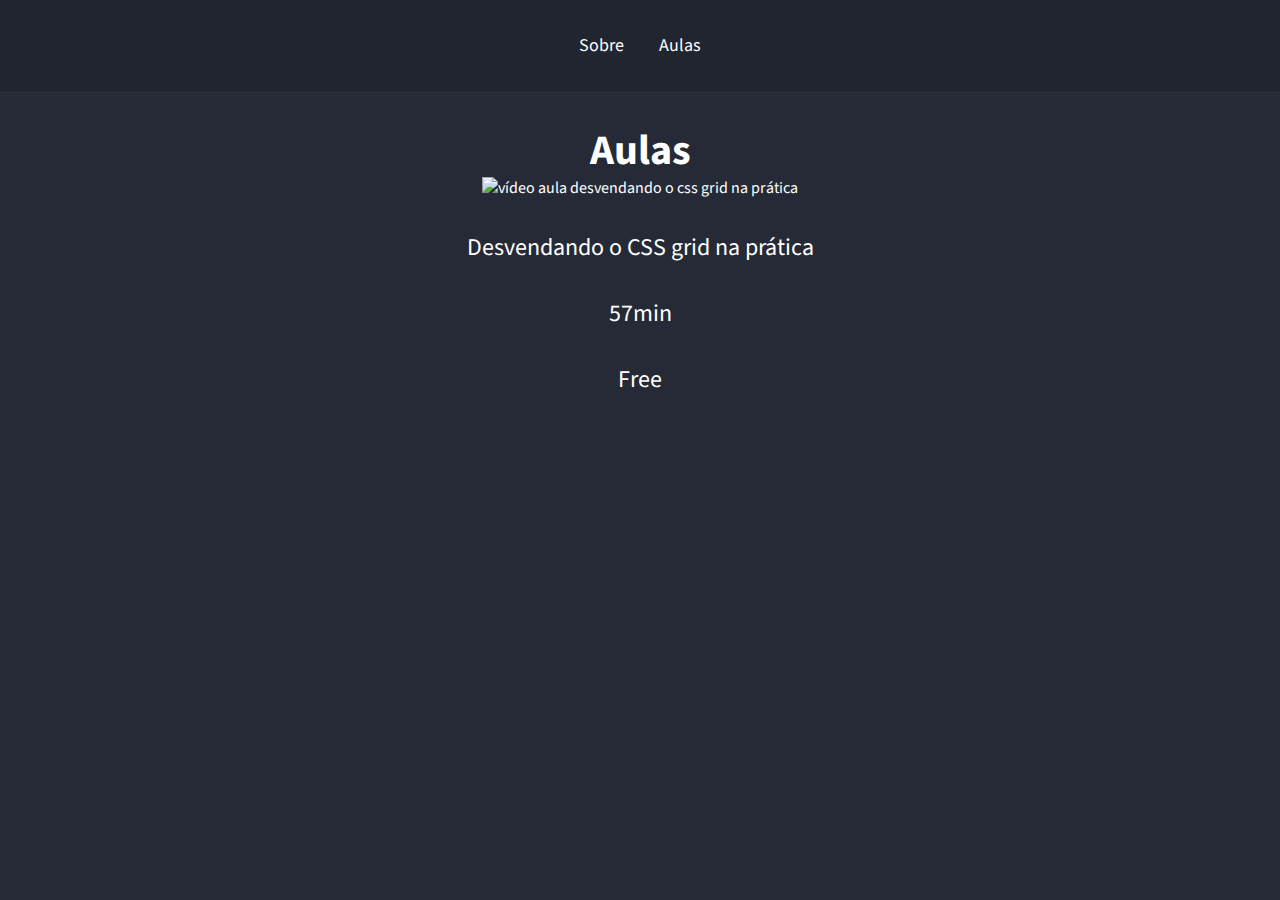
==== classes.html @ d5fe1645 "Iniciando página aulas, e inserindo imagem e descrição" ====
<!DOCTYPE html>
<html lang="pt-br">
<head>
    <meta charset="UTF-8">
    <meta http-equiv="X-UA-Compatible" content="IE=edge">
    <meta name="viewport" content="width=device-width, initial-scale=1.0">
    <title>Márcia Cristina da Silva Santos</title> 
    <link rel="stylesheet" href="./styles.css">

</head>
<body>
    <header>
        <div class="links">
            <a href="/"> Sobre</a>
            <a href="/"> Aulas</a>
        </div>
    </header>
    <div id="wrapper">
       <h1>Aulas</h1>
    
    <section class="cards">
        <div class="card">
            <div class="card_image-container">
                <img src="https://img.youtube.com/vi/HN1UjzRSdBk/maxresdefault.jpg" alt="vídeo aula desvendando o css grid na prática" >
            </div>
            <div class="card_content">
                <p>Desvendando o CSS grid na prática</p>
            </div>
            <div class="card_info">
                <p>57min</p>
                <p class="card_price">Free</p>
            </div>
        </div>
    
    </section>
   
</body>
</html>
---- styles.css ----
@import url('https://fonts.googleapis.com/css2?family=Source+Sans+Pro:wght@400;700&display=swap');

:root{
    --color-green:#50fa7b;
}
*{
    margin: 0;
    padding: 0;
    border: 0;
}
body{
    background-color:#252a36;
    font-family: 'Source Sans Pro', sans-serif;
    color: white;
}
header{
    padding:32px;
    border-bottom: 1px solid #333;
    background:rgba(0,0,0,0.1)
}
.links{
    text-align: center;
}
.links a{
    color: white;
    font-size: 18px;
    line-height: 28px;
    margin: 0 16px;
    text-decoration: none;
}

.links a:hover{
    color: var(--color-green);
    transition: color 200ms;
}
#links-footer a{
    border-bottom: 1px solid var(--color-green);
}

#wrapper{
    text-align: center;
    padding: 32px;
}



#wrapper h1{
    font-size: 42px;
    line-height: 52px;
    font-weight: bold;    
}
#wrapper h2{
    font-size: 24px;
    line-height: 34px;
    font-weight: normal;
    margin-top: 8px;
    opacity: 0.8;
}

#wrapper p{
    max-width: 500px;
    margin: 32px auto;
    font-size: 24px;
    line-height: 34px;
}
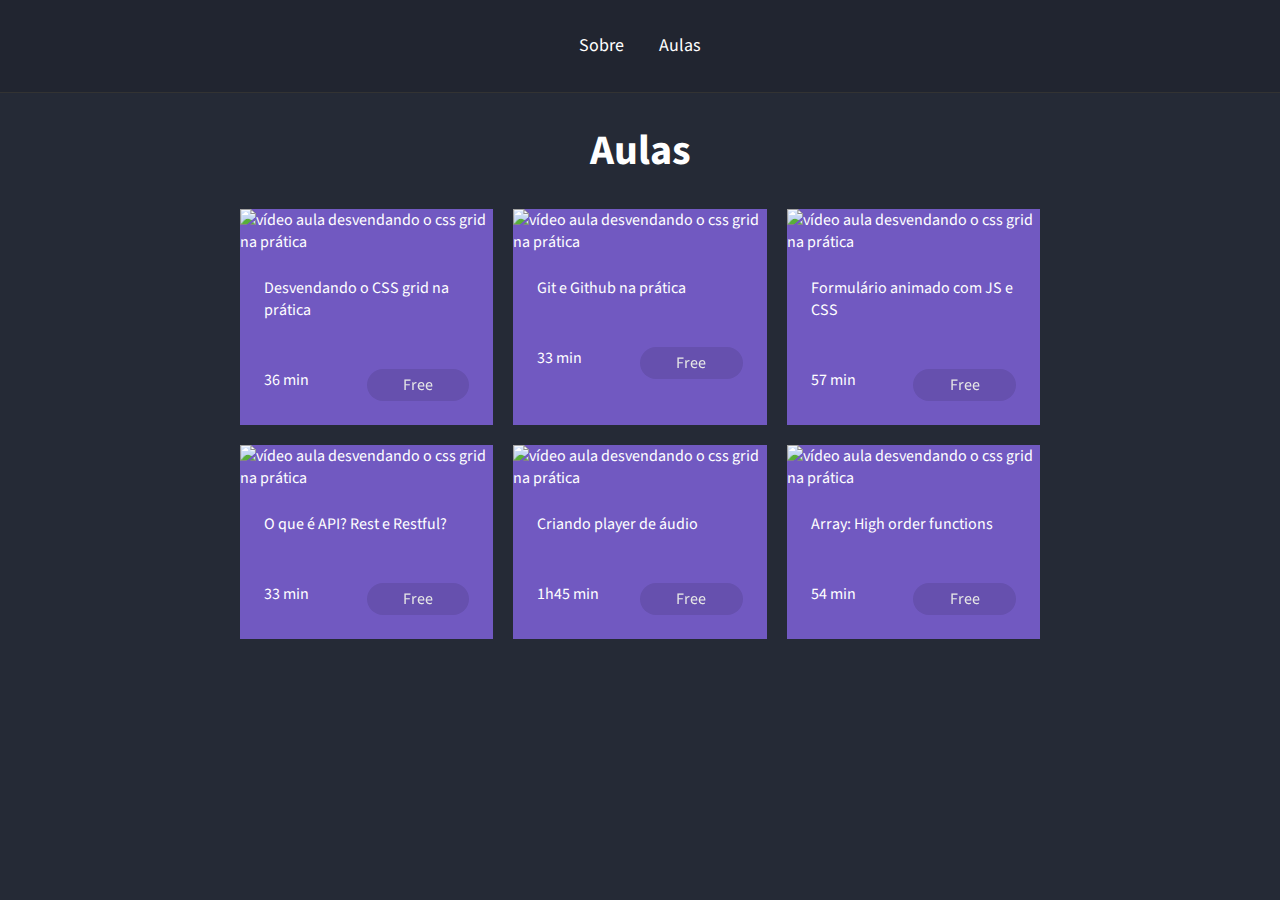
==== commit 09deac31: "Criando cards com grid e estilizando" ====
--- a/classes.html
+++ b/classes.html
@@ -17,7 +17,7 @@
     </header>
     <div id="wrapper">
        <h1>Aulas</h1>
-    
+    </div>
     <section class="cards">
         <div class="card">
             <div class="card_image-container">
@@ -27,7 +27,72 @@
                 <p>Desvendando o CSS grid na prática</p>
             </div>
             <div class="card_info">
-                <p>57min</p>
+                <p>36 min</p>
+                <p class="card_price">Free</p>
+            </div>
+        </div>
+
+        <div class="card">
+            <div class="card_image-container">
+                <img src="https://img.youtube.com/vi/2alg7MQ6_sI/maxresdefault.jpg" alt="vídeo aula desvendando o css grid na prática" >
+            </div>
+            <div class="card_content">
+                <p>Git e Github na prática</p>
+            </div>
+            <div class="card_info">
+                <p>33 min</p>
+                <p class="card_price">Free</p>
+            </div>
+        </div>
+
+        <div class="card">
+            <div class="card_image-container">
+                <img src="https://img.youtube.com/vi/GykTLqODQuU/maxresdefault.jpg" alt="vídeo aula desvendando o css grid na prática" >
+            </div>
+            <div class="card_content">
+                <p>Formulário animado com JS e CSS </p>
+            </div>
+            <div class="card_info">
+                <p>57 min</p>
+                <p class="card_price">Free</p>
+            </div>
+        </div>
+
+        <div class="card">
+            <div class="card_image-container">
+                <img src="https://img.youtube.com/vi/ghTrp1x_1As/maxresdefault.jpg" alt="vídeo aula desvendando o css grid na prática" >
+            </div>
+            <div class="card_content">
+                <p>O que é API? Rest e Restful?</p>
+            </div>
+            <div class="card_info">
+                <p>33 min</p>
+                <p class="card_price">Free</p>
+            </div>
+        </div>
+
+        <div class="card">
+            <div class="card_image-container">
+                <img src="https://img.youtube.com/vi/vqrjFnq3-uo/maxresdefault.jpg" alt="vídeo aula desvendando o css grid na prática" >
+            </div>
+            <div class="card_content">
+                <p>Criando player de áudio</p>
+            </div>
+            <div class="card_info">
+                <p>1h45 min</p>
+                <p class="card_price">Free</p>
+            </div>
+        </div>
+
+        <div class="card">
+            <div class="card_image-container">
+                <img src="https://img.youtube.com/vi/rAzHvYnQ8DY/maxresdefault.jpg" alt="vídeo aula desvendando o css grid na prática" >
+            </div>
+            <div class="card_content">
+                <p>Array: High order functions</p>
+            </div>
+            <div class="card_info">
+                <p>54 min</p>
                 <p class="card_price">Free</p>
             </div>
         </div>
--- a/styles.css
+++ b/styles.css
@@ -2,6 +2,7 @@
 
 :root{
     --color-green:#50fa7b;
+    --color-rocket:#7159C1;
 }
 *{
     margin: 0;
@@ -64,4 +65,36 @@
     line-height: 34px;
 }
 
+/*=== CARDS ===*/
 
+.cards{
+    display: grid;
+    grid-template-columns: 1fr 1fr 1fr;
+    gap: 20px;
+    max-width: 800px;
+    margin: 0 auto;
+}
+
+.card{
+    background-color: var(--color-rocket);
+}
+
+.card_image-container img{
+    width: 100%;
+}
+.card_content, 
+.card_info{
+    padding: 24px;
+}
+
+.card_info{
+    display: grid;
+    grid-template-columns: 1fr 1fr;
+}
+.card_price{
+    background-color:var(--color-rocket);
+    filter: brightness(90%);
+    padding: 5px 20px;
+    border-radius: 20px;
+    text-align: center;
+}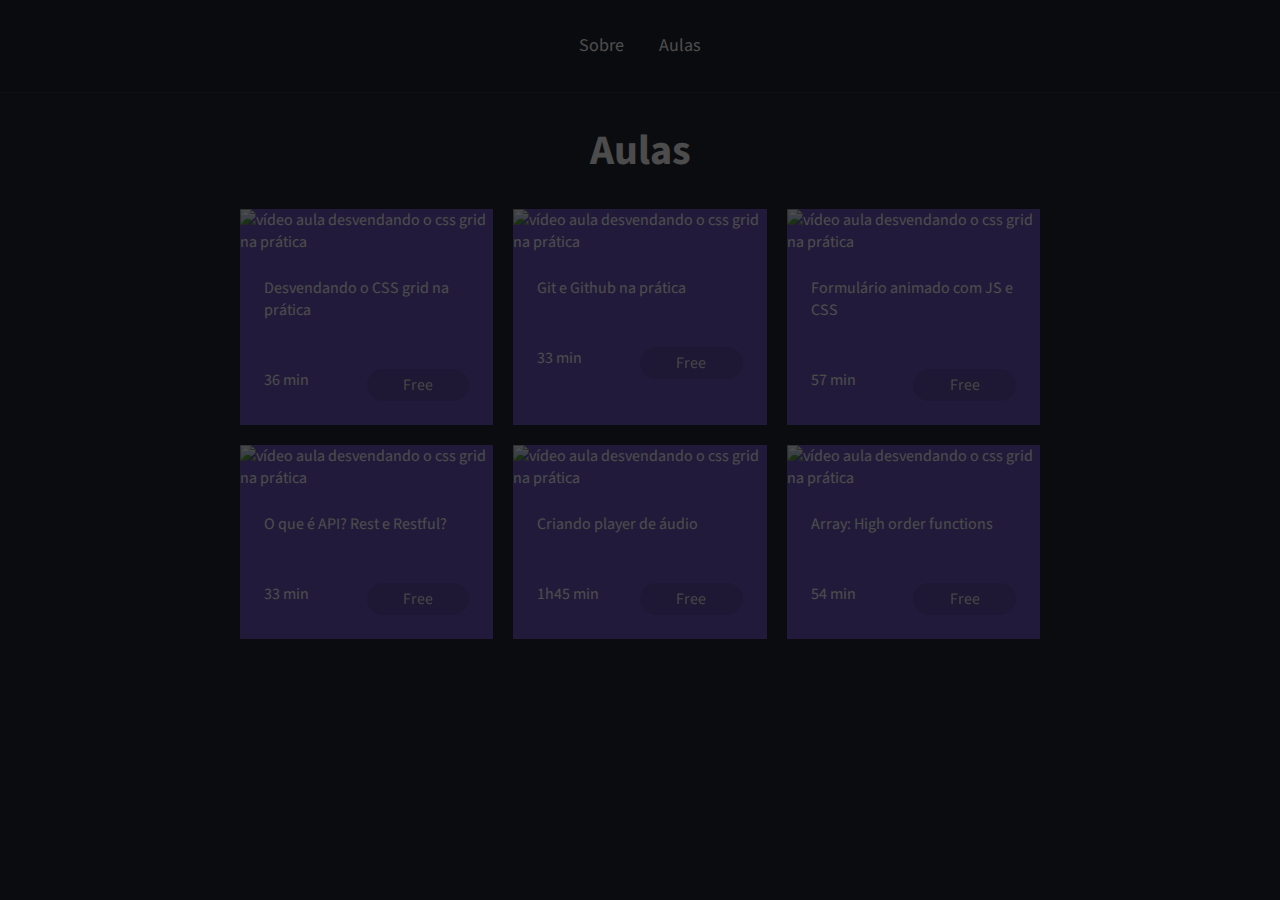
==== commit f14182fa: "Criando modal" ====
--- a/classes.html
+++ b/classes.html
@@ -12,7 +12,7 @@
     <header>
         <div class="links">
             <a href="/"> Sobre</a>
-            <a href="/"> Aulas</a>
+            <a href="./classes.html"> Aulas</a>
         </div>
     </header>
     <div id="wrapper">
@@ -98,6 +98,9 @@
         </div>
     
     </section>
+    <div class="modal-overlay">
+        
+    </div>
    
 </body>
 </html>--- a/styles.css
+++ b/styles.css
@@ -43,7 +43,10 @@
     padding: 32px;
 }
 
-
+#wrapper img{
+    border-radius: 50%;
+    width: 200px;
+}
 
 #wrapper h1{
     font-size: 42px;
@@ -97,4 +100,14 @@
     padding: 5px 20px;
     border-radius: 20px;
     text-align: center;
+}
+
+/*=== MODAL OVERLAY ===*/
+
+.modal-overlay{
+    background-color: rgba(0,0,0,0.7);
+    width: 100%;
+    height: 100%;
+    position: fixed;
+    top: 0;
 }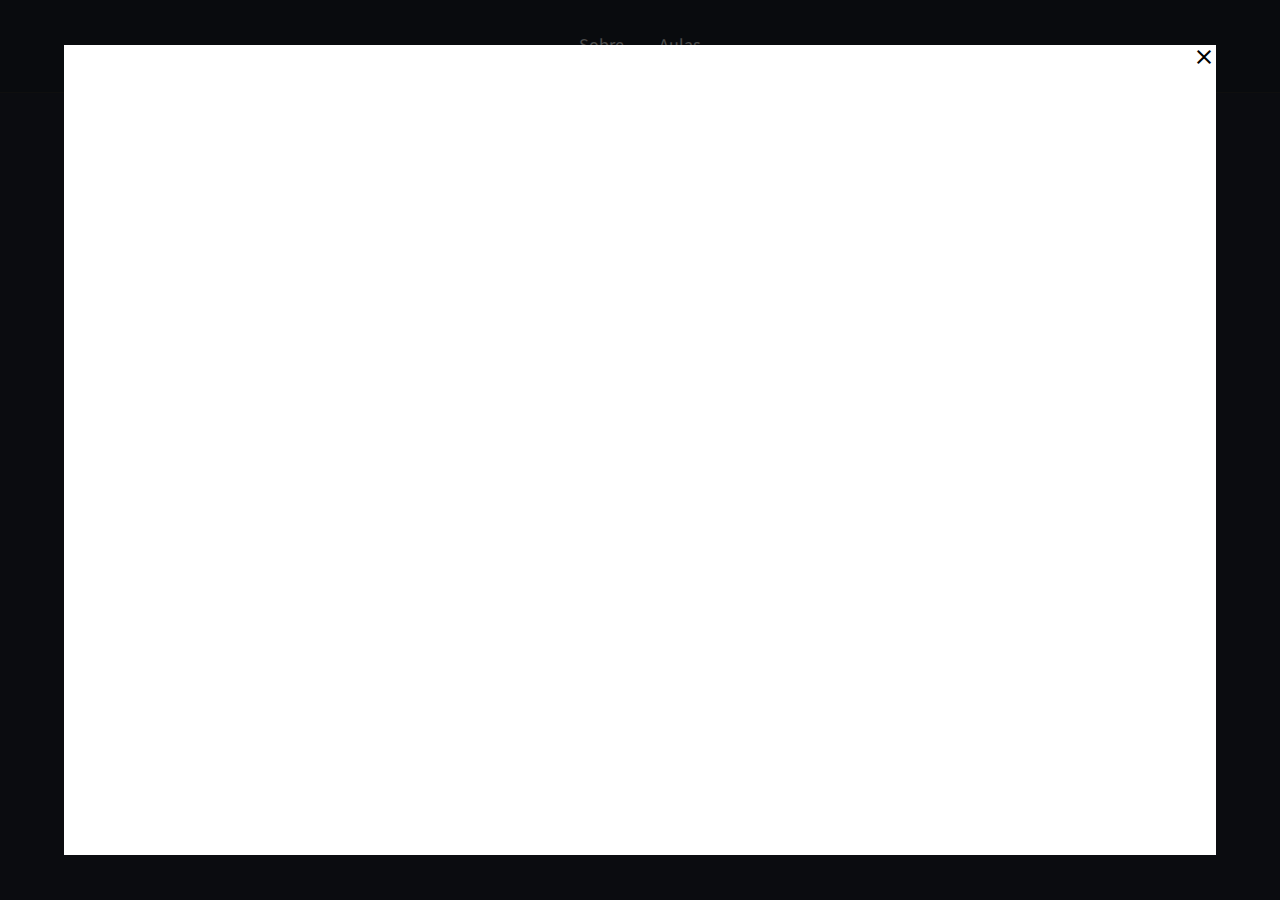
==== commit 5f0a4572: "posicionando botão de fechar modal" ====
--- a/classes.html
+++ b/classes.html
@@ -4,6 +4,8 @@
     <meta charset="UTF-8">
     <meta http-equiv="X-UA-Compatible" content="IE=edge">
     <meta name="viewport" content="width=device-width, initial-scale=1.0">
+    <link href="https://fonts.googleapis.com/icon?family=Material+Icons"
+      rel="stylesheet">
     <title>Márcia Cristina da Silva Santos</title> 
     <link rel="stylesheet" href="./styles.css">
 
@@ -99,6 +101,11 @@
     
     </section>
     <div class="modal-overlay">
+        <div class="modal">
+            <a href="" class="close-modal">
+                <i class="material-icons">close</i>
+            </a>
+        </div>
         
     </div>
    
--- a/styles.css
+++ b/styles.css
@@ -110,4 +110,17 @@
     height: 100%;
     position: fixed;
     top: 0;
+}
+.modal{
+    width: 90%;
+    height: 90%;
+    background-color:white;
+    margin: 5vh auto;
+    position: relative;
+}
+
+.modal .close-modal{
+    color: black;
+    position: absolute;
+    right: 0;
 }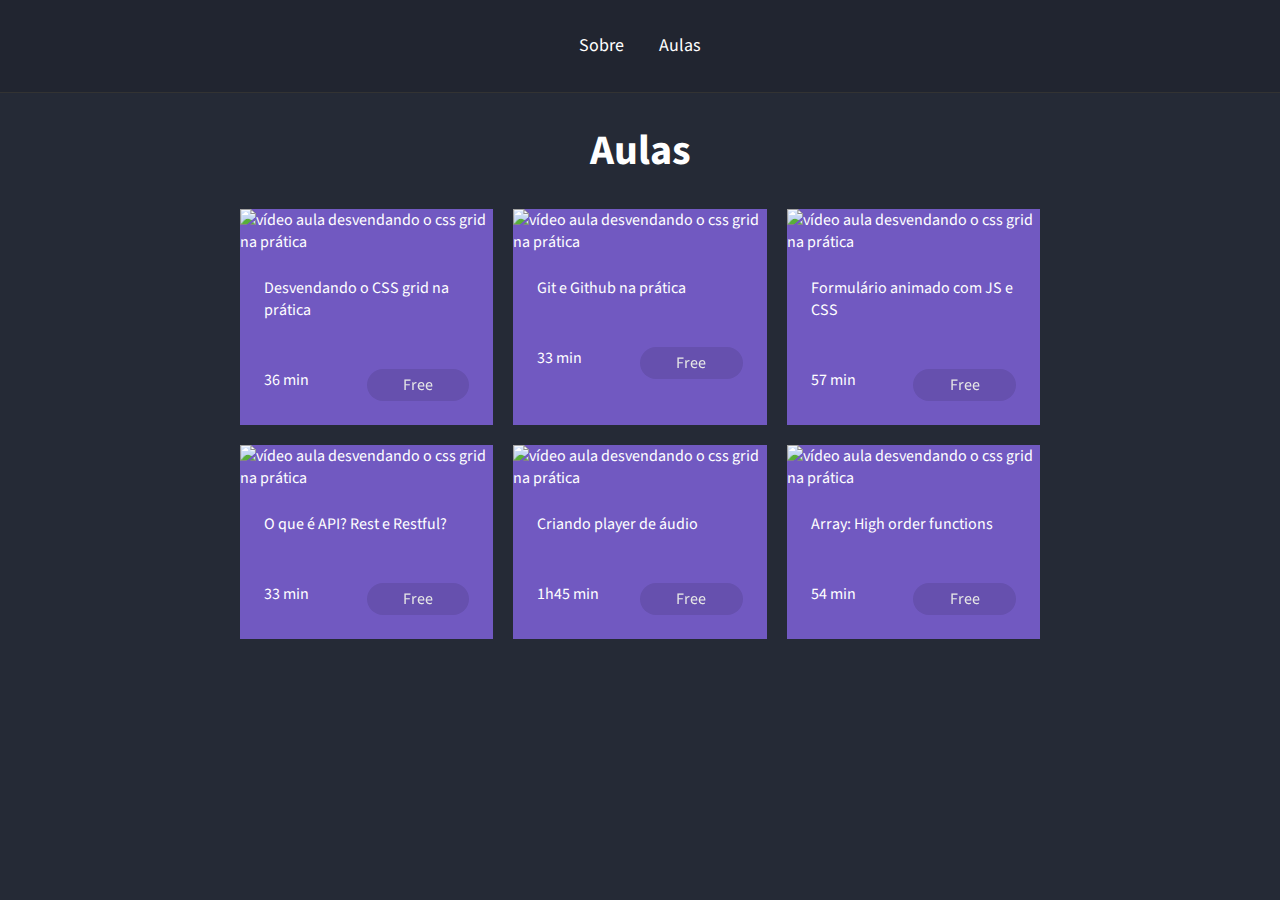
==== commit eb870866: "adicionando e removendo visibilidade do modal via CSS" ====
--- a/classes.html
+++ b/classes.html
@@ -102,9 +102,12 @@
     </section>
     <div class="modal-overlay">
         <div class="modal">
-            <a href="" class="close-modal">
+            <a class="close-modal">
                 <i class="material-icons">close</i>
             </a>
+            <div class="modal-content">
+                <!--video aqui-->
+            </div>
         </div>
         
     </div>
--- a/styles.css
+++ b/styles.css
@@ -102,19 +102,21 @@
     text-align: center;
 }
 
-/*=== MODAL OVERLAY ===*/
+/*=== MODAL ===*/
 
 .modal-overlay{
-    background-color: rgba(0,0,0,0.7);
+    background-color:rgba(0,0,0,0.7);
     width: 100%;
     height: 100%;
     position: fixed;
     top: 0;
+    opacity: 0;
+    visibility: hidden;
 }
 .modal{
+    background-color:white;
     width: 90%;
     height: 90%;
-    background-color:white;
     margin: 5vh auto;
     position: relative;
 }
@@ -122,5 +124,14 @@
 .modal .close-modal{
     color: black;
     position: absolute;
-    right: 0;
+    right: 8px;
+    top:8px;
+    cursor: pointer;
+}
+
+/*=== MODAL ACTIVE ===*/
+
+.modal-overlay.active{
+    opacity: 1;
+    visibility: visible;
 }